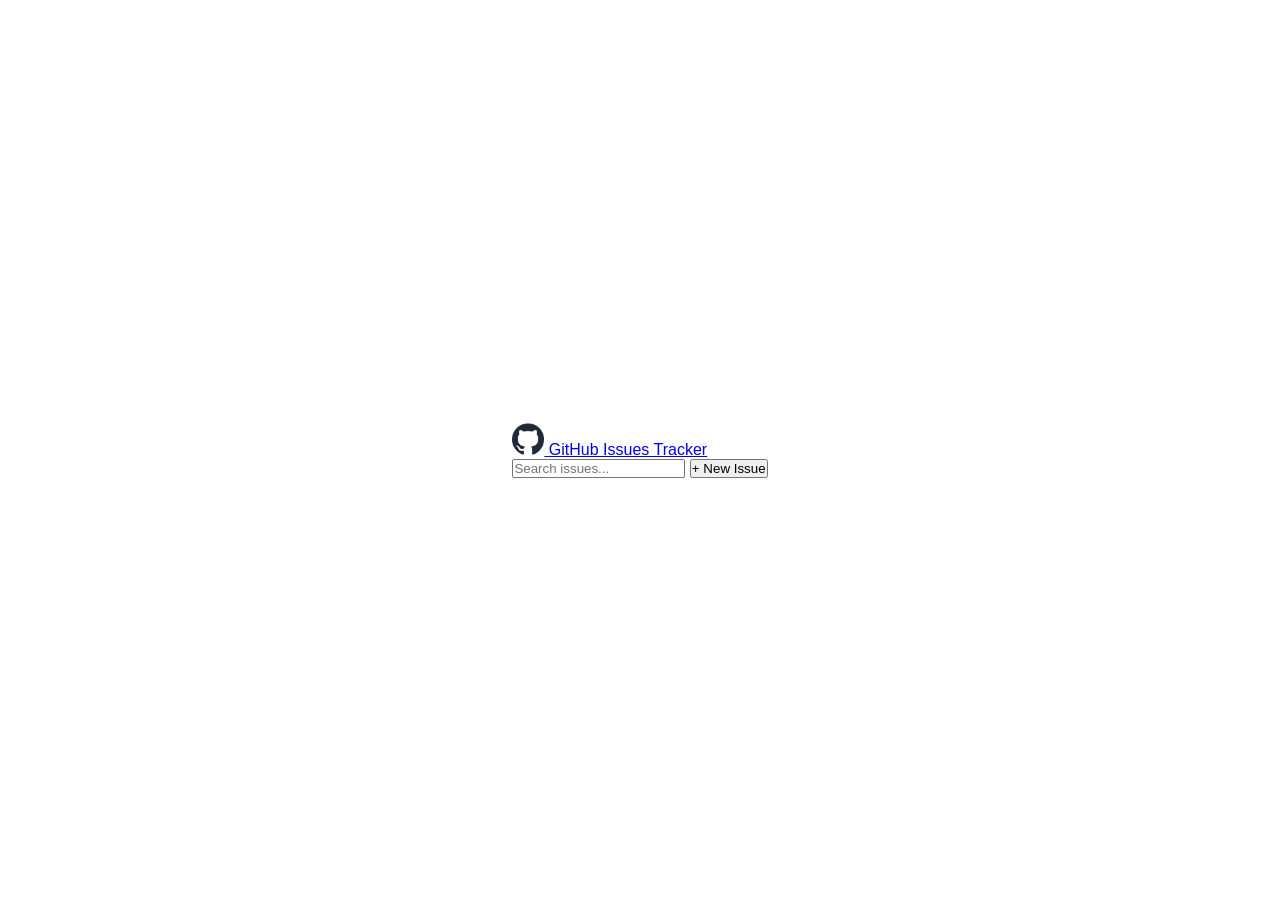
==== index.html @ b58f2547 "add index.html" ====
<!DOCTYPE html>
<html lang="en">
<head>
    <meta charset="UTF-8">
    <meta name="viewport" content="width=device-width, initial-scale=1.0">
    <title>GitHub Issues Tracker</title>
    <link rel="stylesheet" href="style.css">
</head>
<body>
    <nav class="navbar">
        <a class="logo" href="#">
            <img src="images/github-logo.png" width="32px" height="32px">
            <span>GitHub Issues Tracker</span>
        </a>

        <div class="nav-right">
            <input class="search-input" type="text" placeholder="Search issues..."/>
            <button class="btn-new">+  New Issue</button>
        </div>

    </nav>
</body>
</html>
---- style.css ----
*,*::before,*::after{
    box-sizing: border-box;
    margin: 0;
    padding: 0;
}
body{
    min-height: 100vh;
    display: flex;
    align-items: center;
    justify-content: center;
    background: white;
    font-family: 'DM Sans',sans-serif;
}

.card{
    background: white;
    border-radius: 20px;
    padding: 40px 32px 36px;
    width: 100%;
    max-width: 400px;
    box-shadow: 0 8px 32px black;
}
.logo-wrap{
    display: flex;
    justify-content: center;
    margin-bottom: 20px;
}


.heading{
    text-align: center;
    margin-bottom: 28px;
}
.heading h1{
    font-size: 22px;
    font-weight: 700;
    color: black;
    margin-bottom: 6px;
}

.heading p{
    font-size: 14px;
    color: grey;
}
.field{
    margin-bottom: 20px;
}
.field label{
    display: block;
    font-size: 14px;
    font-weight: 600;
    color: black;
    margin-bottom: 8px;
}
.field input{
    font-size: 14px;
    width: 100%;
    padding: 13px 16px;
    border: 1.5px solid #e0e0e0;
    border-radius: 10px;
    color: #333;
    outline: none;
    transition: border-color 0.2s;
    font-family: inherit;
    background: white;
}
.btn-signin{
    width: 100%;
    padding: 15px;
    background:#5c35f5;
    color: white;
    border: none;
    border-radius: 10px;
    font-size: 15px;
    font-weight: 600;
    cursor: pointer;
    transition: background 0.2s,transform 0.1s;
    font-family: inherit;
    margin-top: 4px;
}
.btn-signin :hover{
    background: #5c35f5;
}
.btn-signin :active{
    transform: scale(0.98);}
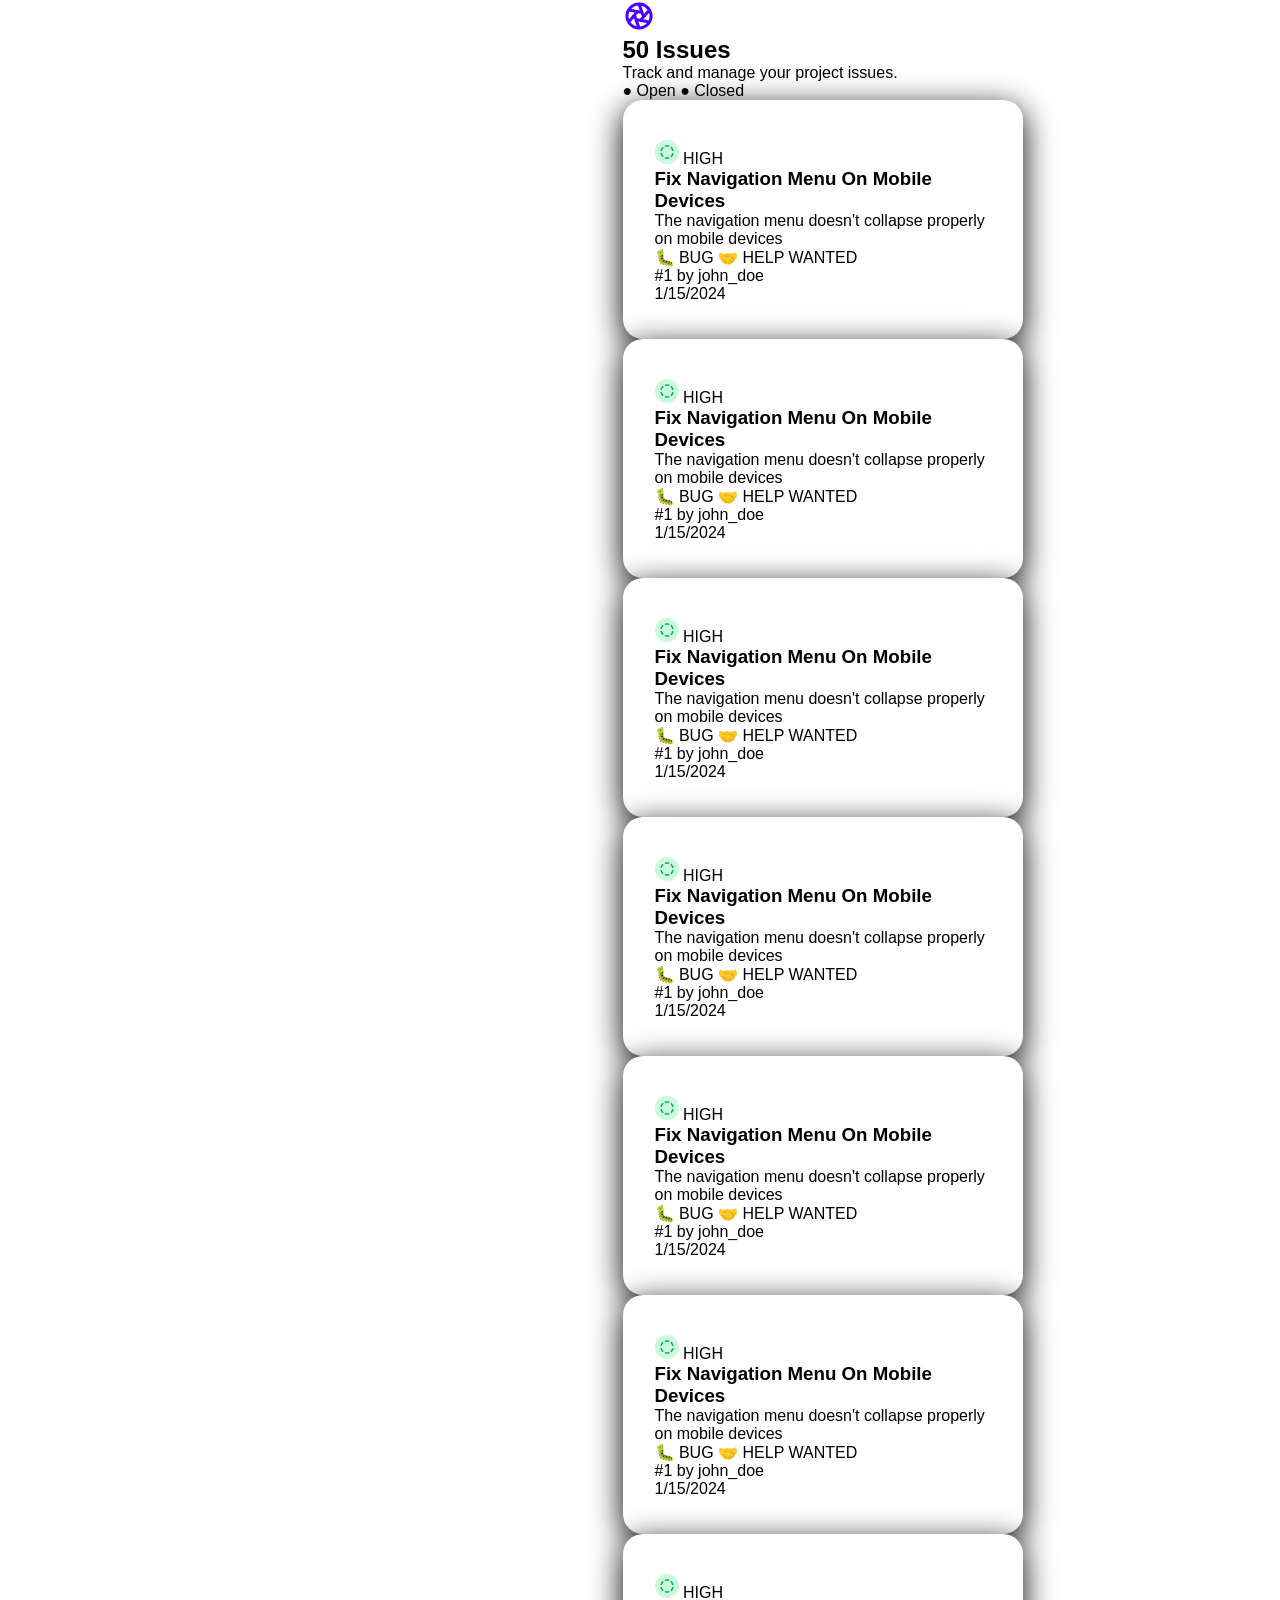
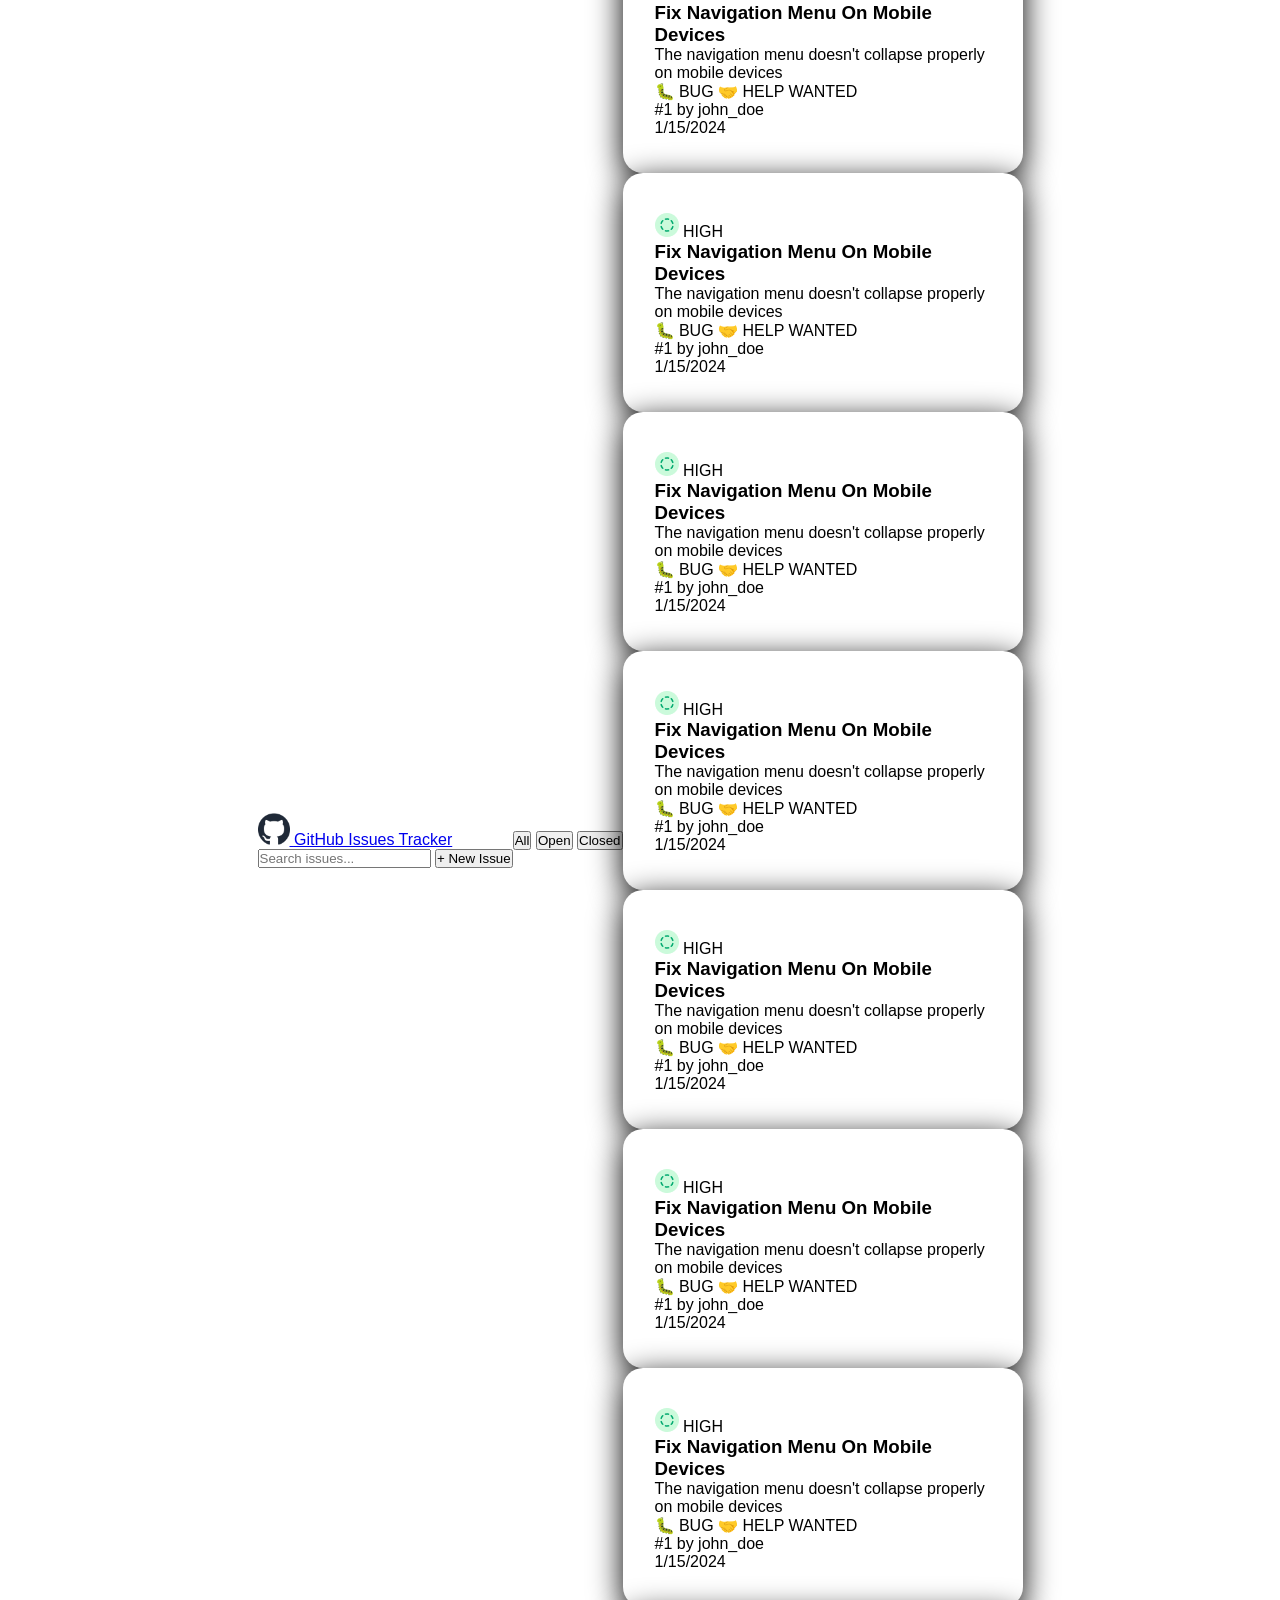
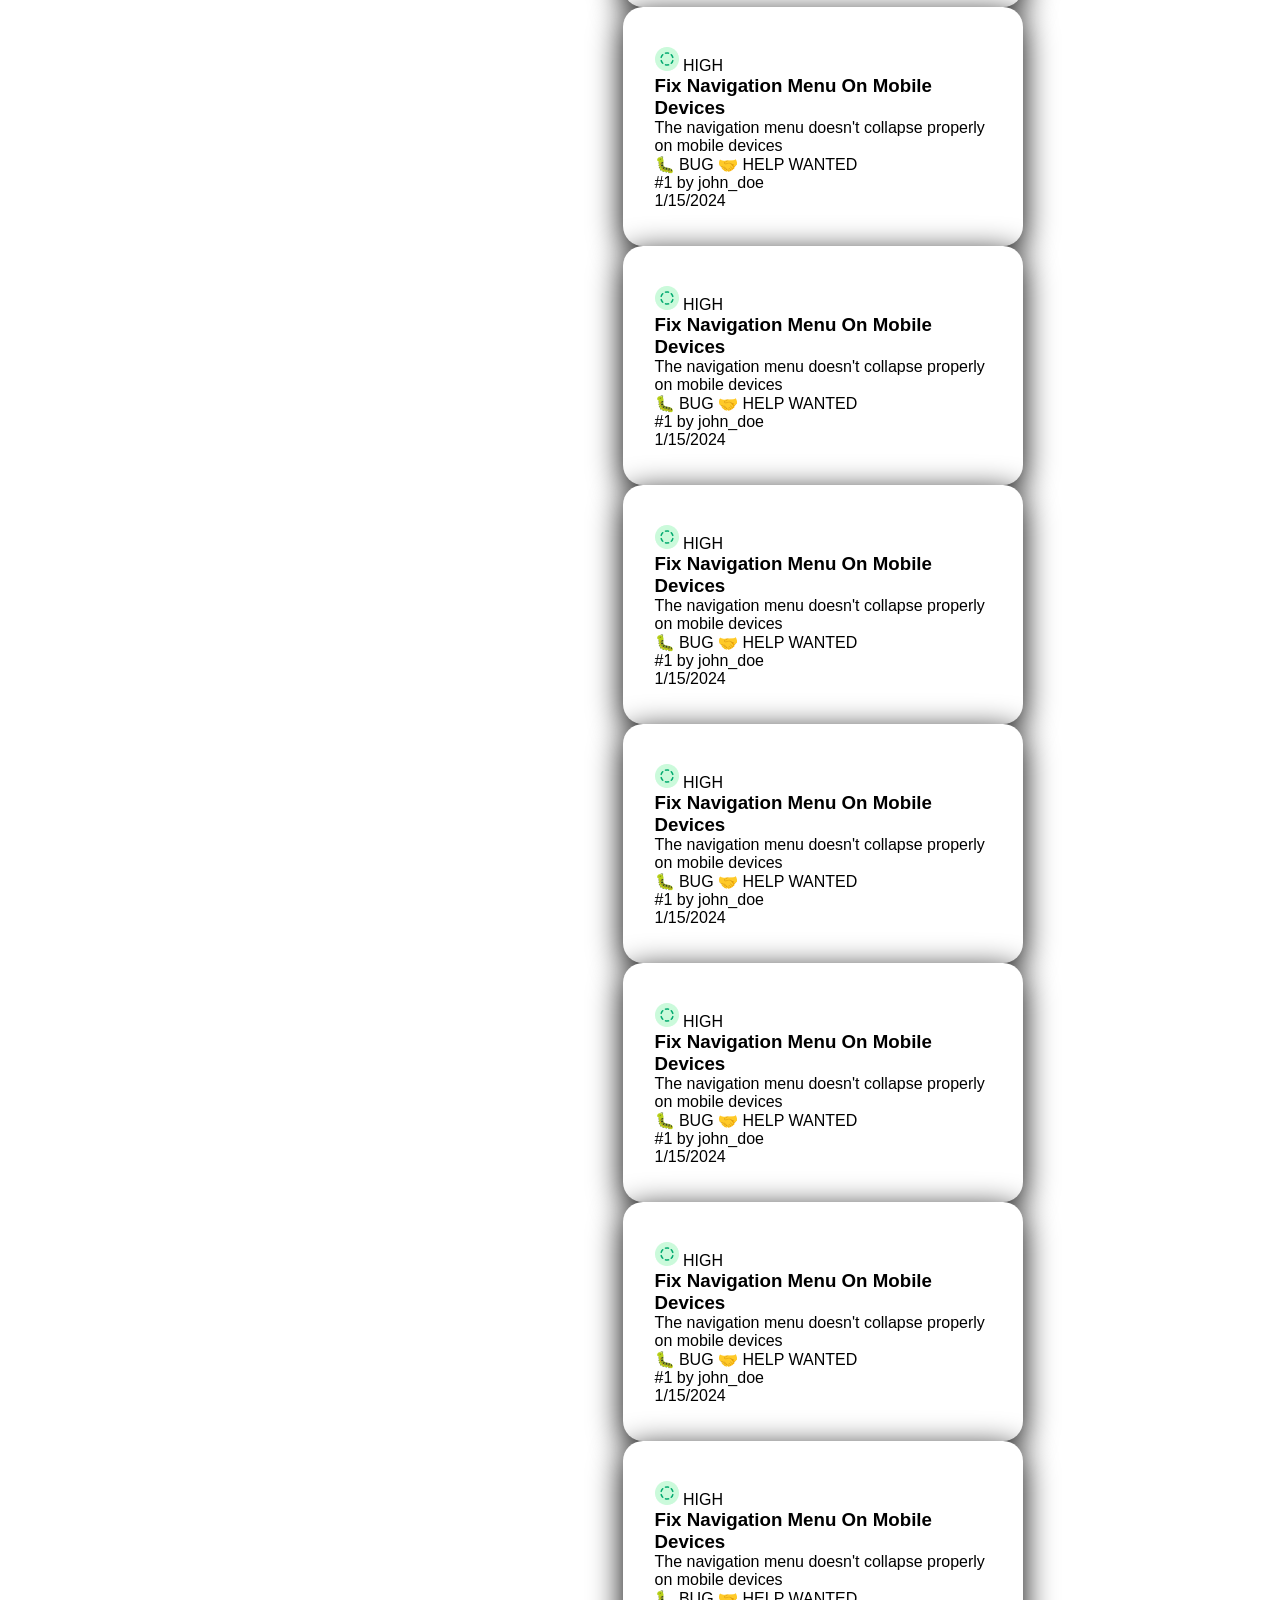
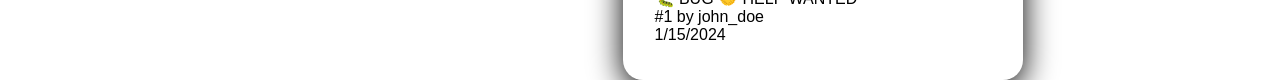
==== commit 7d43510a: "update code" ====
--- a/index.html
+++ b/index.html
@@ -1,23 +1,358 @@
 <!DOCTYPE html>
 <html lang="en">
 <head>
-    <meta charset="UTF-8">
-    <meta name="viewport" content="width=device-width, initial-scale=1.0">
-    <title>GitHub Issues Tracker</title>
-    <link rel="stylesheet" href="style.css">
+  <meta charset="UTF-8">
+  <meta name="viewport" content="width=device-width, initial-scale=1.0">
+  <title>GitHub Issues Tracker</title>
+  <link rel="stylesheet" href="style.css">
 </head>
 <body>
-    <nav class="navbar">
-        <a class="logo" href="#">
-            <img src="images/github-logo.png" width="32px" height="32px">
-            <span>GitHub Issues Tracker</span>
-        </a>
-
-        <div class="nav-right">
-            <input class="search-input" type="text" placeholder="Search issues..."/>
-            <button class="btn-new">+  New Issue</button>
-        </div>
-
-    </nav>
+
+  <!-- Navbar -->
+  <nav class="navbar">
+    <a class="logo" href="#">
+      <img src="images/github-logo.png" width="32" height="32" alt="GitHub Logo">
+      <span>GitHub Issues Tracker</span>
+    </a>
+    <div class="nav-right">
+      <input class="search-input" type="text" placeholder="Search issues..."/>
+      <button class="btn-new">+ New Issue</button>
+    </div>
+  </nav>
+
+  <!-- Tabs -->
+  <div class="tabs">
+    <button class="tab active">All</button>
+    <button class="tab">Open</button>
+    <button class="tab">Closed</button>
+  </div>
+
+  <!-- Container -->
+  <div class="container">
+
+    <!-- Header -->
+    <div class="header">
+      <div class="header-left">
+        <img src="images/Aperture.png" alt="Issues Icon">
+        <div>
+          <h2>50 Issues</h2>
+          <p>Track and manage your project issues.</p>
+        </div>
+      </div>
+      <div class="legend">
+        <span>● Open</span>
+        <span>● Closed</span>
+      </div>
+    </div>
+
+    <!-- Grid -->
+    <div class="grid">
+
+      <!-- Card -->
+      <div class="card">
+        <div class="card-top">
+          <img src="images/Open-Status.png" alt="Open Status">
+          <span class="badge badge-high">HIGH</span>
+        </div>
+        <h3 class="card-title">Fix Navigation Menu On Mobile Devices</h3>
+        <p class="card-desc">The navigation menu doesn't collapse properly on mobile devices</p>
+        <div class="tags">
+          <span class="tag-bug">🐛 BUG</span>
+          <span class="tag-help">🤝 HELP WANTED</span>
+        </div>
+        <div class="card-footer">
+          #1 by john_doe <br>1/15/2024
+        </div>
+      </div>
+      <div class="card">
+        <div class="card-top">
+          <img src="images/Open-Status.png" alt="Open Status">
+          <span class="badge badge-high">HIGH</span>
+        </div>
+        <h3 class="card-title">Fix Navigation Menu On Mobile Devices</h3>
+        <p class="card-desc">The navigation menu doesn't collapse properly on mobile devices</p>
+        <div class="tags">
+          <span class="tag-bug">🐛 BUG</span>
+          <span class="tag-help">🤝 HELP WANTED</span>
+        </div>
+        <div class="card-footer">
+          #1 by john_doe <br>1/15/2024
+        </div>
+      </div>
+      <div class="card">
+        <div class="card-top">
+          <img src="images/Open-Status.png" alt="Open Status">
+          <span class="badge badge-high">HIGH</span>
+        </div>
+        <h3 class="card-title">Fix Navigation Menu On Mobile Devices</h3>
+        <p class="card-desc">The navigation menu doesn't collapse properly on mobile devices</p>
+        <div class="tags">
+          <span class="tag-bug">🐛 BUG</span>
+          <span class="tag-help">🤝 HELP WANTED</span>
+        </div>
+        <div class="card-footer">
+          #1 by john_doe <br>1/15/2024
+        </div>
+      </div>
+      <div class="card">
+        <div class="card-top">
+          <img src="images/Open-Status.png" alt="Open Status">
+          <span class="badge badge-high">HIGH</span>
+        </div>
+        <h3 class="card-title">Fix Navigation Menu On Mobile Devices</h3>
+        <p class="card-desc">The navigation menu doesn't collapse properly on mobile devices</p>
+        <div class="tags">
+          <span class="tag-bug">🐛 BUG</span>
+          <span class="tag-help">🤝 HELP WANTED</span>
+        </div>
+        <div class="card-footer">
+          #1 by john_doe <br>1/15/2024
+        </div>
+      </div>
+      <div class="card">
+        <div class="card-top">
+          <img src="images/Open-Status.png" alt="Open Status">
+          <span class="badge badge-high">HIGH</span>
+        </div>
+        <h3 class="card-title">Fix Navigation Menu On Mobile Devices</h3>
+        <p class="card-desc">The navigation menu doesn't collapse properly on mobile devices</p>
+        <div class="tags">
+          <span class="tag-bug">🐛 BUG</span>
+          <span class="tag-help">🤝 HELP WANTED</span>
+        </div>
+        <div class="card-footer">
+          #1 by john_doe <br>1/15/2024
+        </div>
+      </div>
+      <div class="card">
+        <div class="card-top">
+          <img src="images/Open-Status.png" alt="Open Status">
+          <span class="badge badge-high">HIGH</span>
+        </div>
+        <h3 class="card-title">Fix Navigation Menu On Mobile Devices</h3>
+        <p class="card-desc">The navigation menu doesn't collapse properly on mobile devices</p>
+        <div class="tags">
+          <span class="tag-bug">🐛 BUG</span>
+          <span class="tag-help">🤝 HELP WANTED</span>
+        </div>
+        <div class="card-footer">
+          #1 by john_doe <br>1/15/2024
+        </div>
+      </div>
+      <div class="card">
+        <div class="card-top">
+          <img src="images/Open-Status.png" alt="Open Status">
+          <span class="badge badge-high">HIGH</span>
+        </div>
+        <h3 class="card-title">Fix Navigation Menu On Mobile Devices</h3>
+        <p class="card-desc">The navigation menu doesn't collapse properly on mobile devices</p>
+        <div class="tags">
+          <span class="tag-bug">🐛 BUG</span>
+          <span class="tag-help">🤝 HELP WANTED</span>
+        </div>
+        <div class="card-footer">
+          #1 by john_doe <br>1/15/2024
+        </div>
+      </div>
+      <div class="card">
+        <div class="card-top">
+          <img src="images/Open-Status.png" alt="Open Status">
+          <span class="badge badge-high">HIGH</span>
+        </div>
+        <h3 class="card-title">Fix Navigation Menu On Mobile Devices</h3>
+        <p class="card-desc">The navigation menu doesn't collapse properly on mobile devices</p>
+        <div class="tags">
+          <span class="tag-bug">🐛 BUG</span>
+          <span class="tag-help">🤝 HELP WANTED</span>
+        </div>
+        <div class="card-footer">
+          #1 by john_doe <br>1/15/2024
+        </div>
+      </div>
+      <div class="card">
+        <div class="card-top">
+          <img src="images/Open-Status.png" alt="Open Status">
+          <span class="badge badge-high">HIGH</span>
+        </div>
+        <h3 class="card-title">Fix Navigation Menu On Mobile Devices</h3>
+        <p class="card-desc">The navigation menu doesn't collapse properly on mobile devices</p>
+        <div class="tags">
+          <span class="tag-bug">🐛 BUG</span>
+          <span class="tag-help">🤝 HELP WANTED</span>
+        </div>
+        <div class="card-footer">
+          #1 by john_doe <br>1/15/2024
+        </div>
+      </div>
+      <div class="card">
+        <div class="card-top">
+          <img src="images/Open-Status.png" alt="Open Status">
+          <span class="badge badge-high">HIGH</span>
+        </div>
+        <h3 class="card-title">Fix Navigation Menu On Mobile Devices</h3>
+        <p class="card-desc">The navigation menu doesn't collapse properly on mobile devices</p>
+        <div class="tags">
+          <span class="tag-bug">🐛 BUG</span>
+          <span class="tag-help">🤝 HELP WANTED</span>
+        </div>
+        <div class="card-footer">
+          #1 by john_doe <br>1/15/2024
+        </div>
+      </div>
+      <div class="card">
+        <div class="card-top">
+          <img src="images/Open-Status.png" alt="Open Status">
+          <span class="badge badge-high">HIGH</span>
+        </div>
+        <h3 class="card-title">Fix Navigation Menu On Mobile Devices</h3>
+        <p class="card-desc">The navigation menu doesn't collapse properly on mobile devices</p>
+        <div class="tags">
+          <span class="tag-bug">🐛 BUG</span>
+          <span class="tag-help">🤝 HELP WANTED</span>
+        </div>
+        <div class="card-footer">
+          #1 by john_doe <br>1/15/2024
+        </div>
+      </div>
+      <div class="card">
+        <div class="card-top">
+          <img src="images/Open-Status.png" alt="Open Status">
+          <span class="badge badge-high">HIGH</span>
+        </div>
+        <h3 class="card-title">Fix Navigation Menu On Mobile Devices</h3>
+        <p class="card-desc">The navigation menu doesn't collapse properly on mobile devices</p>
+        <div class="tags">
+          <span class="tag-bug">🐛 BUG</span>
+          <span class="tag-help">🤝 HELP WANTED</span>
+        </div>
+        <div class="card-footer">
+          #1 by john_doe <br>1/15/2024
+        </div>
+      </div>
+      <div class="card">
+        <div class="card-top">
+          <img src="images/Open-Status.png" alt="Open Status">
+          <span class="badge badge-high">HIGH</span>
+        </div>
+        <h3 class="card-title">Fix Navigation Menu On Mobile Devices</h3>
+        <p class="card-desc">The navigation menu doesn't collapse properly on mobile devices</p>
+        <div class="tags">
+          <span class="tag-bug">🐛 BUG</span>
+          <span class="tag-help">🤝 HELP WANTED</span>
+        </div>
+        <div class="card-footer">
+          #1 by john_doe <br>1/15/2024
+        </div>
+      </div>
+      <div class="card">
+        <div class="card-top">
+          <img src="images/Open-Status.png" alt="Open Status">
+          <span class="badge badge-high">HIGH</span>
+        </div>
+        <h3 class="card-title">Fix Navigation Menu On Mobile Devices</h3>
+        <p class="card-desc">The navigation menu doesn't collapse properly on mobile devices</p>
+        <div class="tags">
+          <span class="tag-bug">🐛 BUG</span>
+          <span class="tag-help">🤝 HELP WANTED</span>
+        </div>
+        <div class="card-footer">
+          #1 by john_doe <br>1/15/2024
+        </div>
+      </div>
+      <div class="card">
+        <div class="card-top">
+          <img src="images/Open-Status.png" alt="Open Status">
+          <span class="badge badge-high">HIGH</span>
+        </div>
+        <h3 class="card-title">Fix Navigation Menu On Mobile Devices</h3>
+        <p class="card-desc">The navigation menu doesn't collapse properly on mobile devices</p>
+        <div class="tags">
+          <span class="tag-bug">🐛 BUG</span>
+          <span class="tag-help">🤝 HELP WANTED</span>
+        </div>
+        <div class="card-footer">
+          #1 by john_doe <br>1/15/2024
+        </div>
+      </div>
+      <div class="card">
+        <div class="card-top">
+          <img src="images/Open-Status.png" alt="Open Status">
+          <span class="badge badge-high">HIGH</span>
+        </div>
+        <h3 class="card-title">Fix Navigation Menu On Mobile Devices</h3>
+        <p class="card-desc">The navigation menu doesn't collapse properly on mobile devices</p>
+        <div class="tags">
+          <span class="tag-bug">🐛 BUG</span>
+          <span class="tag-help">🤝 HELP WANTED</span>
+        </div>
+        <div class="card-footer">
+          #1 by john_doe <br>1/15/2024
+        </div>
+      </div>
+      <div class="card">
+        <div class="card-top">
+          <img src="images/Open-Status.png" alt="Open Status">
+          <span class="badge badge-high">HIGH</span>
+        </div>
+        <h3 class="card-title">Fix Navigation Menu On Mobile Devices</h3>
+        <p class="card-desc">The navigation menu doesn't collapse properly on mobile devices</p>
+        <div class="tags">
+          <span class="tag-bug">🐛 BUG</span>
+          <span class="tag-help">🤝 HELP WANTED</span>
+        </div>
+        <div class="card-footer">
+          #1 by john_doe <br>1/15/2024
+        </div>
+      </div>
+      <div class="card">
+        <div class="card-top">
+          <img src="images/Open-Status.png" alt="Open Status">
+          <span class="badge badge-high">HIGH</span>
+        </div>
+        <h3 class="card-title">Fix Navigation Menu On Mobile Devices</h3>
+        <p class="card-desc">The navigation menu doesn't collapse properly on mobile devices</p>
+        <div class="tags">
+          <span class="tag-bug">🐛 BUG</span>
+          <span class="tag-help">🤝 HELP WANTED</span>
+        </div>
+        <div class="card-footer">
+          #1 by john_doe <br>1/15/2024
+        </div>
+      </div>
+      <div class="card">
+        <div class="card-top">
+          <img src="images/Open-Status.png" alt="Open Status">
+          <span class="badge badge-high">HIGH</span>
+        </div>
+        <h3 class="card-title">Fix Navigation Menu On Mobile Devices</h3>
+        <p class="card-desc">The navigation menu doesn't collapse properly on mobile devices</p>
+        <div class="tags">
+          <span class="tag-bug">🐛 BUG</span>
+          <span class="tag-help">🤝 HELP WANTED</span>
+        </div>
+        <div class="card-footer">
+          #1 by john_doe <br>1/15/2024
+        </div>
+      </div>
+      <div class="card">
+        <div class="card-top">
+          <img src="images/Open-Status.png" alt="Open Status">
+          <span class="badge badge-high">HIGH</span>
+        </div>
+        <h3 class="card-title">Fix Navigation Menu On Mobile Devices</h3>
+        <p class="card-desc">The navigation menu doesn't collapse properly on mobile devices</p>
+        <div class="tags">
+          <span class="tag-bug">🐛 BUG</span>
+          <span class="tag-help">🤝 HELP WANTED</span>
+        </div>
+        <div class="card-footer">
+          #1 by john_doe <br>1/15/2024
+        </div>
+      </div>
+      
+
+    </div>
+  </div>
+
 </body>
 </html>
--- a/style.css
+++ b/style.css
@@ -64,6 +64,12 @@
     font-family: inherit;
     background: white;
 }
+
+.field .hint{
+    margin-top: 6px;
+    font-size: 12.5px;
+    color: #5c35f5;
+}
 .btn-signin{
     width: 100%;
     padding: 15px;
@@ -79,7 +85,46 @@
     margin-top: 4px;
 }
 .btn-signin :hover{
-    background: #5c35f5;
+    background: #4a27d4;
 }
 .btn-signin :active{
-    transform: scale(0.98);}+    transform: scale(0.98);}
+
+.divider{
+    display: flex;
+    align-items: center;
+    gap: 12px;
+    margin: 24px 0 18px;
+}    
+
+.divider::before,
+.divider::after{
+content: '';
+flex: 1;
+height: 1px;
+background: #e8e8e8;
+}
+.divider span{
+    font-size: 13px;
+    color: #999;
+    font-weight: 500;
+}
+.demo-label{
+    text-align: center;
+    font-size: 13px;
+    color: #aaa;
+    margin-bottom: 10px;
+}
+
+.demo-box{
+    background: #f7f7f7;
+    border-radius: 10px;
+    padding: 14px 18px;
+    text-align: center;
+}
+
+.demo-box p{
+    font-size: 14px;
+    color: #333;
+    
+}
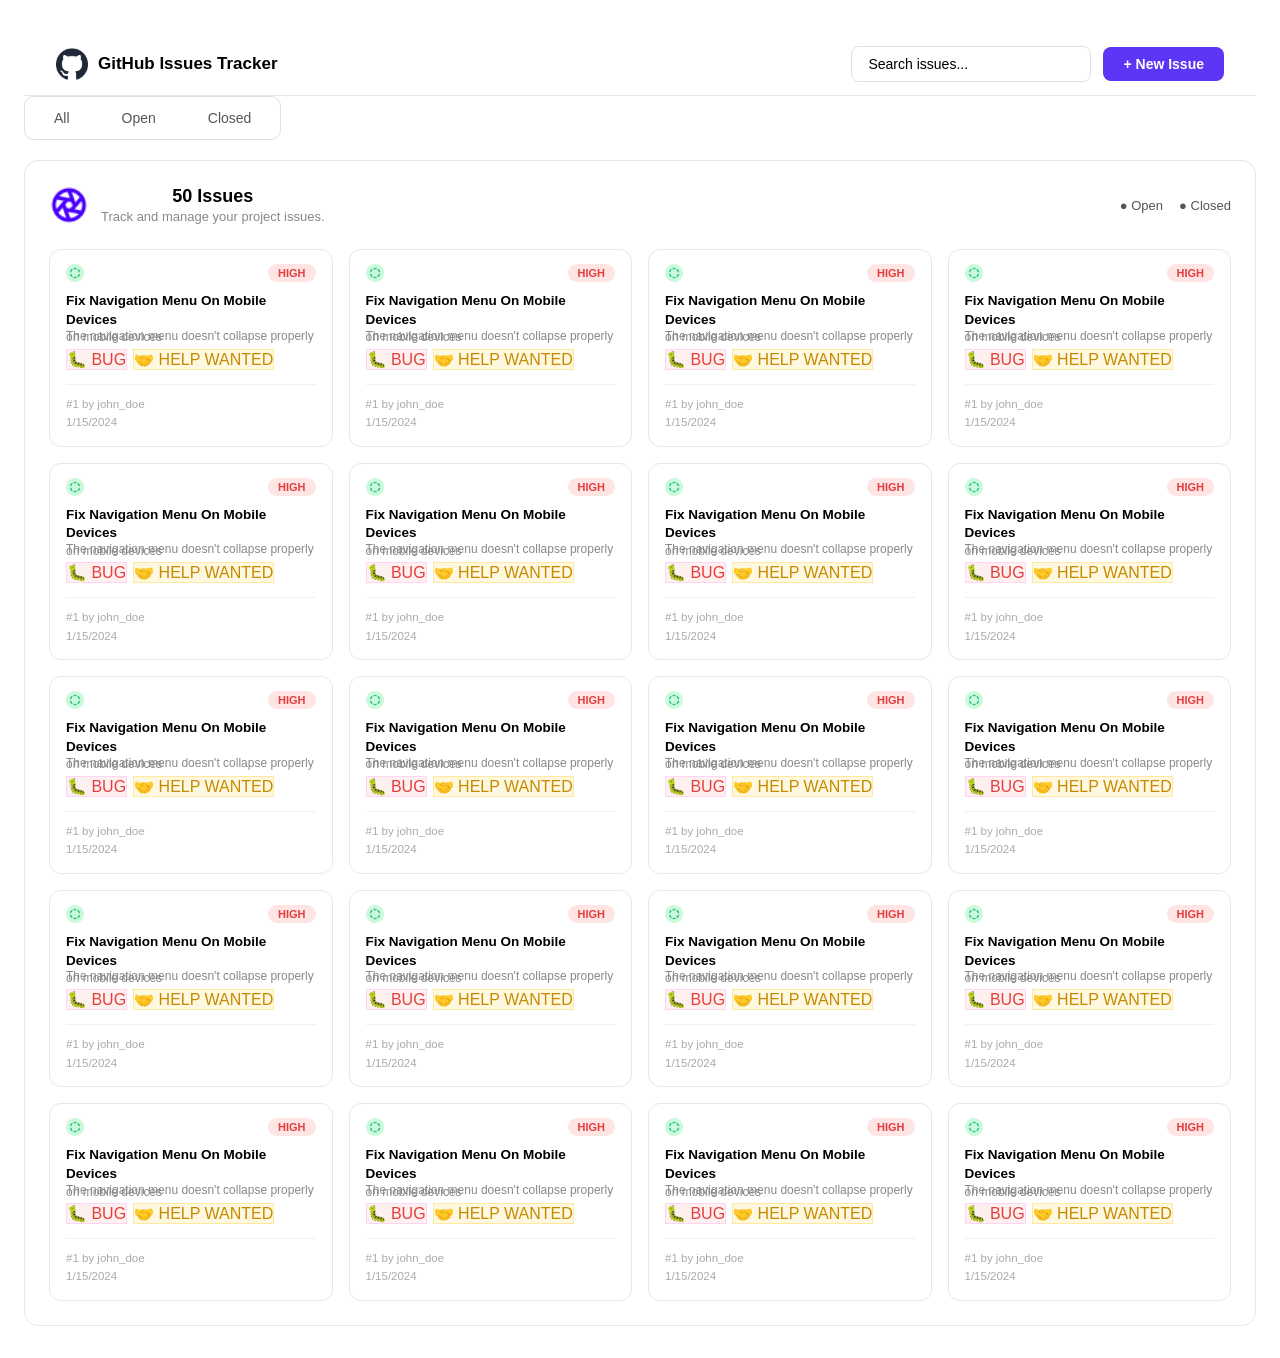
==== commit b7a09616: "add script.js file" ====
--- a/index.html
+++ b/index.html
@@ -353,6 +353,6 @@
 
     </div>
   </div>
-
+<script src="script.js"></script>
 </body>
 </html>
--- a/style.css
+++ b/style.css
@@ -4,127 +4,268 @@
     padding: 0;
 }
 body{
-    min-height: 100vh;
-    display: flex;
-    align-items: center;
-    justify-content: center;
     background: white;
     font-family: 'DM Sans',sans-serif;
 }
 
-.card{
+.navbar{
     background: white;
-    border-radius: 20px;
-    padding: 40px 32px 36px;
-    width: 100%;
-    max-width: 400px;
-    box-shadow: 0 8px 32px black;
-}
-.logo-wrap{
-    display: flex;
-    justify-content: center;
-    margin-bottom: 20px;
-}
-
-
-.heading{
-    text-align: center;
-    margin-bottom: 28px;
-}
-.heading h1{
-    font-size: 22px;
+    border-bottom: 1.5px solid #e8e8e8;
+    padding: 0 32px;
+    height: 64px;
+    display: flex;
+    align-items: center;
+    justify-content: space-between;    
+}
+.logo{
+    display: flex;
+    align-items: center;
+    gap: 10px;
+    text-decoration: none;
+    color: black;
+}
+.logo span{
+    font-size: 17px;
     font-weight: 700;
     color: black;
-    margin-bottom: 6px;
-}
-
-.heading p{
-    font-size: 14px;
-    color: grey;
-}
-.field{
-    margin-bottom: 20px;
-}
-.field label{
-    display: block;
-    font-size: 14px;
-    font-weight: 600;
-    color: black;
-    margin-bottom: 8px;
-}
-.field input{
-    font-size: 14px;
-    width: 100%;
-    padding: 13px 16px;
+}
+.nav-right{
+    display: flex;
+    align-items: center;
+    gap: 12px;
+}
+
+.search-input{
+    padding: 9px 16px;
     border: 1.5px solid #e0e0e0;
-    border-radius: 10px;
-    color: #333;
-    outline: none;
-    transition: border-color 0.2s;
+    border-radius: 8px;
     font-family: inherit;
-    background: white;
-}
-
-.field .hint{
-    margin-top: 6px;
-    font-size: 12.5px;
-    color: #5c35f5;
-}
-.btn-signin{
-    width: 100%;
-    padding: 15px;
-    background:#5c35f5;
-    color: white;
-    border: none;
-    border-radius: 10px;
-    font-size: 15px;
-    font-weight: 600;
-    cursor: pointer;
-    transition: background 0.2s,transform 0.1s;
-    font-family: inherit;
-    margin-top: 4px;
-}
-.btn-signin :hover{
-    background: #4a27d4;
-}
-.btn-signin :active{
-    transform: scale(0.98);}
-
-.divider{
-    display: flex;
-    align-items: center;
-    gap: 12px;
-    margin: 24px 0 18px;
-}    
-
-.divider::before,
-.divider::after{
-content: '';
-flex: 1;
-height: 1px;
-background: #e8e8e8;
-}
-.divider span{
-    font-size: 13px;
-    color: #999;
-    font-weight: 500;
-}
-.demo-label{
-    text-align: center;
-    font-size: 13px;
-    color: #aaa;
-    margin-bottom: 10px;
-}
-
-.demo-box{
-    background: #f7f7f7;
-    border-radius: 10px;
-    padding: 14px 18px;
-    text-align: center;
-}
-
-.demo-box p{
     font-size: 14px;
     color: #333;
-    
-}+    width: 240px;
+    outline: none;
+    background: #fff;
+}
+
+.search-input::placeholder{
+    color: black;
+}
+
+.btn-new{
+    display: flex;
+    align-items: center;
+    gap: 6px;
+    padding: 9px 20px;
+    background: #5c35f5;
+    color: #fff;
+    border: none;
+    border-radius: 8px;
+    font-family: inherit;
+    font-size: 14px;
+    font-weight: 600;
+    cursor: pointer;
+}
+
+body{
+    background: white;
+    font-family: 'DM Sans',sans-serif;
+    padding: 32px 24px;
+}
+
+.tabs{
+    display: flex;
+    gap: 4px;
+    margin-bottom: 20px;
+    background: #fff;
+    border-radius: 10px;
+    border: 1.5px solid #e0e0e0;
+    padding: 5px;
+    width: fit-content;
+}
+
+.tab{
+    padding: 8px 24px;
+    border-radius: 7px;
+    border: none;
+    background: transparent;
+    font-family: inherit;
+    font-size: 14px;
+    font-weight: 500;
+    color: #555;
+    cursor: pointer;
+}
+
+.tab .active{
+    background: #5c35f5;
+    font-weight: 600;
+}
+
+.container{
+    background: #fff;
+    border-radius: 14px;
+    padding: 24px;
+    border: 1.5px solid #e8e8e8;
+}
+.header{
+    display: flex;
+    text-align: center;
+    justify-content: space-between;
+    margin-bottom: 24px;
+}
+.header-left{
+    display: flex;
+    align-items: center;
+    gap: 12px;
+}
+
+.header-left img{
+    width: 40px;
+    height: 40px;
+}
+
+.header-left h2{
+    font-size: 18px;
+    font-weight: 700;
+    color: black;
+}
+.header-left p{
+    font-size: 13px;
+    color: #888;
+    margin-top: 2px;
+}
+
+.legend{
+    display: flex;
+    gap: 16px;
+    align-items: center;
+    font-size: 13px;
+    color: #555;
+}
+
+.legend .dot{
+    width: 9px;
+    height: 9px;
+    border-radius: 50%;
+    display: inline-block;
+    margin-right: 5px;
+}
+
+.dot-open{
+    background: #22c55e;
+}
+.dot-closed{
+    background: #a855f7;
+}
+
+.grid{
+    display: grid;
+    grid-template-columns: repeat(4,1fr);
+    gap: 16px;
+}
+
+.card{
+    border: 1.5px solid #e8e8e8;
+    border-radius: 12px;
+    padding: 14px 16px;
+    background: #fff;
+    cursor: pointer;
+}
+.card.open{
+    border-top: 3px solid #22c55e;
+}
+
+.card.closed{
+    border-top: 3px solid #a855f7;
+}
+.card-top{
+    display: flex;
+    align-items: center;
+    justify-content: space-between;
+    margin-bottom: 10px;
+}
+
+.card-top img{
+    width: 18px;
+    height: 18px;
+}
+
+.badge{
+    font-size: 11px;
+    font-weight: 600;
+    padding: 3px 10px;
+    border-radius: 20px;
+}
+
+.badge-high{
+    background: #ffe4e4;
+    color: #e53e3e;
+}
+.badge-medium{
+    background: #ffe4e4;
+    color: #e07b00;
+}
+.badge-low{
+    background: #ffe4e4;
+    color: #888;
+}
+
+.card-title{
+    font-size:13.5px;
+    font-weight: 700;
+    color: black;
+    margin-bottom: 6px;
+    line-height: 1.4;
+
+}
+
+.card-desc{
+    font-size: 12px;
+    color: #888;
+    line-height: 1.5px;
+    margin-bottom: 10px;
+}
+
+.tags{
+    display: flex;
+    flex-wrap: wrap;
+    gap: 6px;
+    margin-bottom: 14px;
+}
+
+.tag{
+    font-size: 11px;
+    font-weight: 600;
+    padding: 3px 9px;
+    border-radius: 20px;
+}
+
+.tag-bug{
+    background: #fff0f0;
+    color: #e53e3e;
+    border: 1px solid #ffd5f5;
+}
+
+.tag-help{
+    background: #fff8e0;
+    color: #c68a00;
+    border: 1px solid #ffe9a0;
+}
+
+.tag-enhancement{
+    background: #e6fff0;
+    color: #1a9a4e;
+    border: 1px solid #a8efc5;
+}
+
+.card-footer{
+    font-size: 11.5px;
+    color: #aaa;
+    border-top: 1px solid #f0f0f0;
+    padding-top: 10px;
+    line-height: 1.6;
+}
+
+.card-footer span{
+    color: #777;
+    font-weight: 500;
+}
